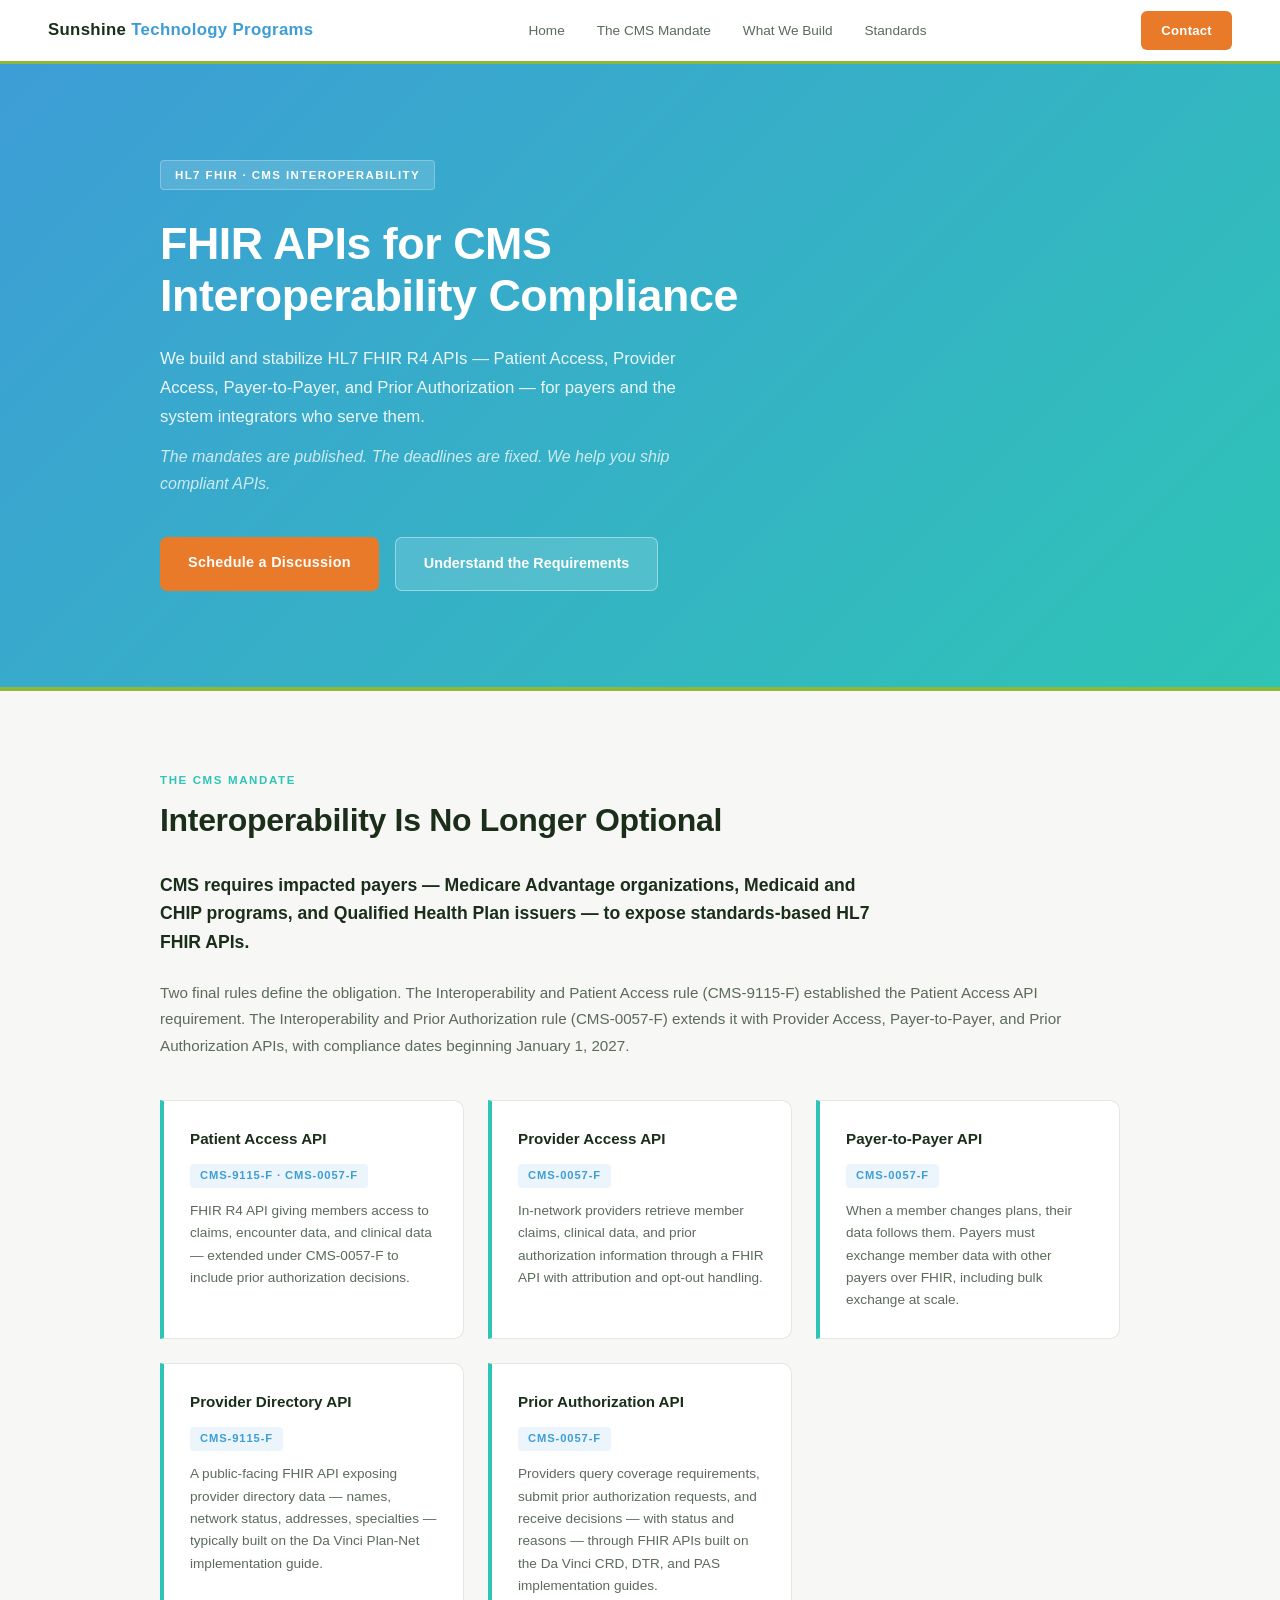
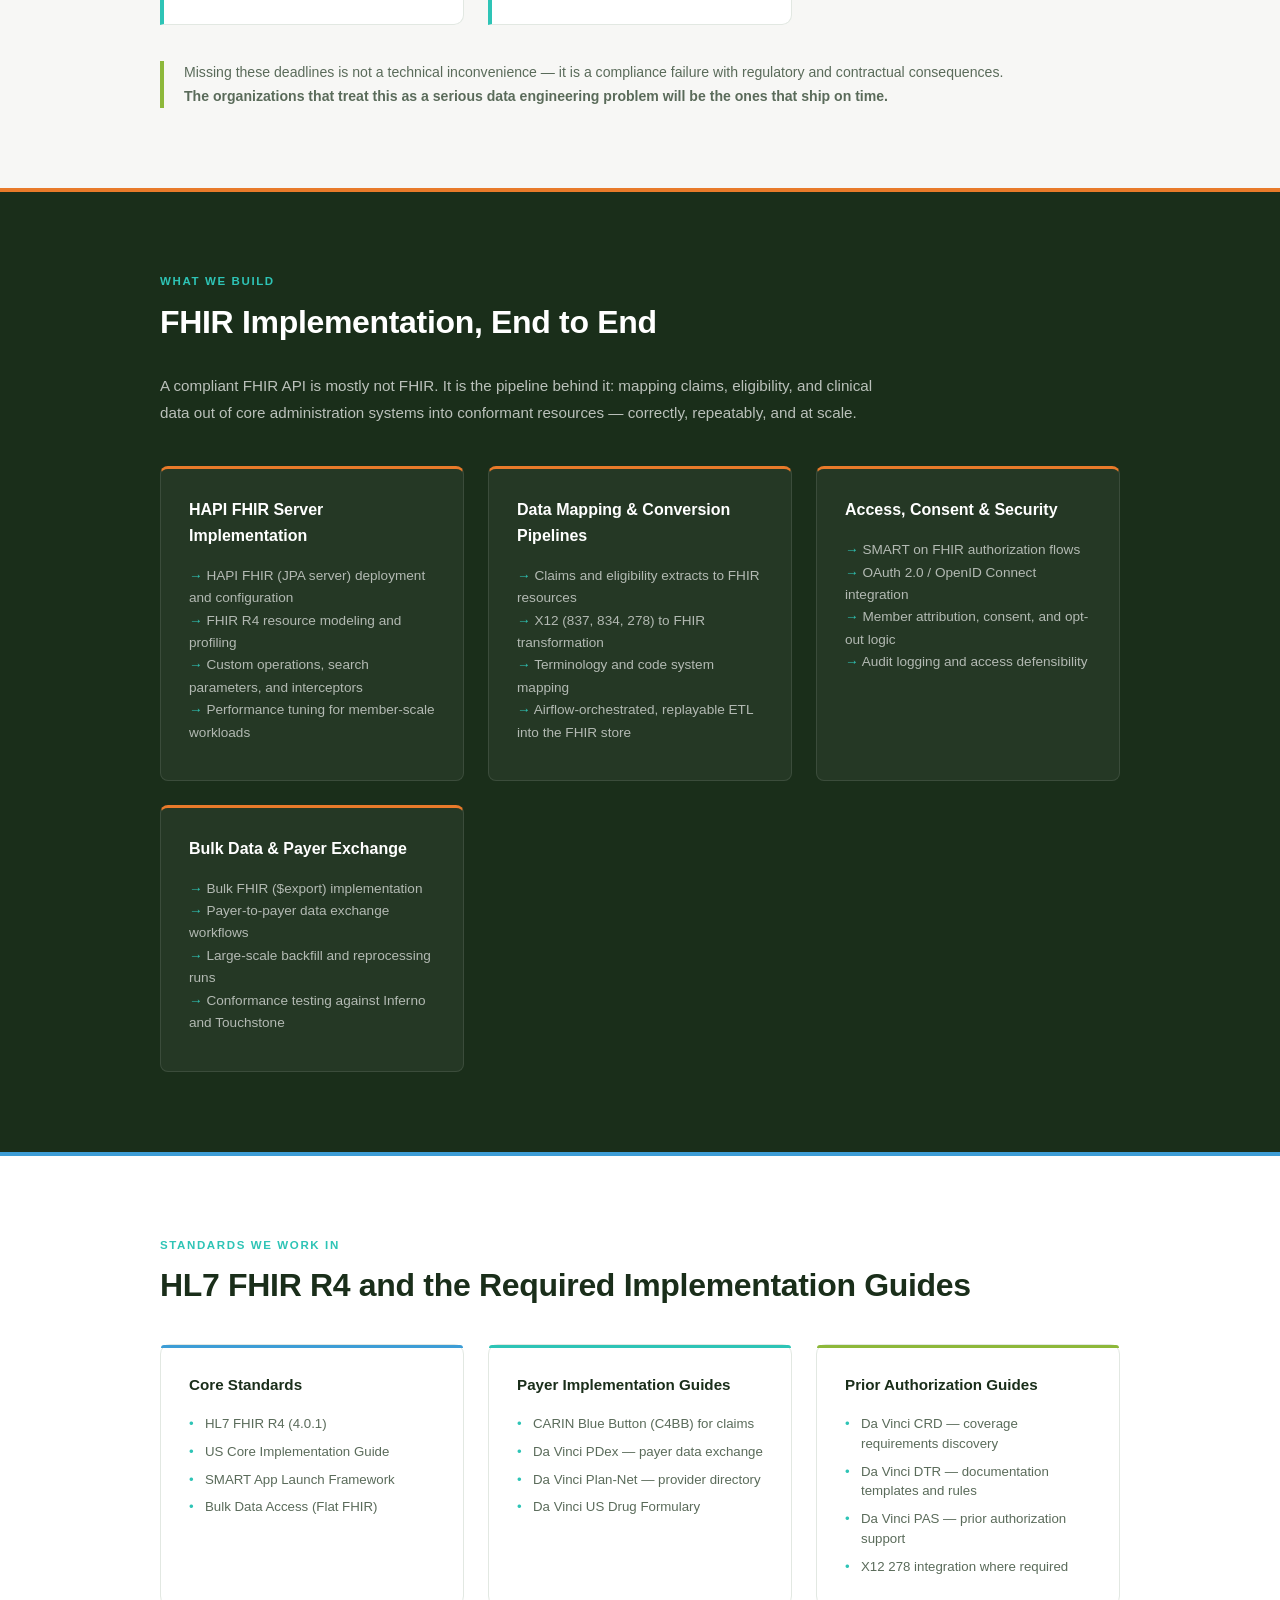
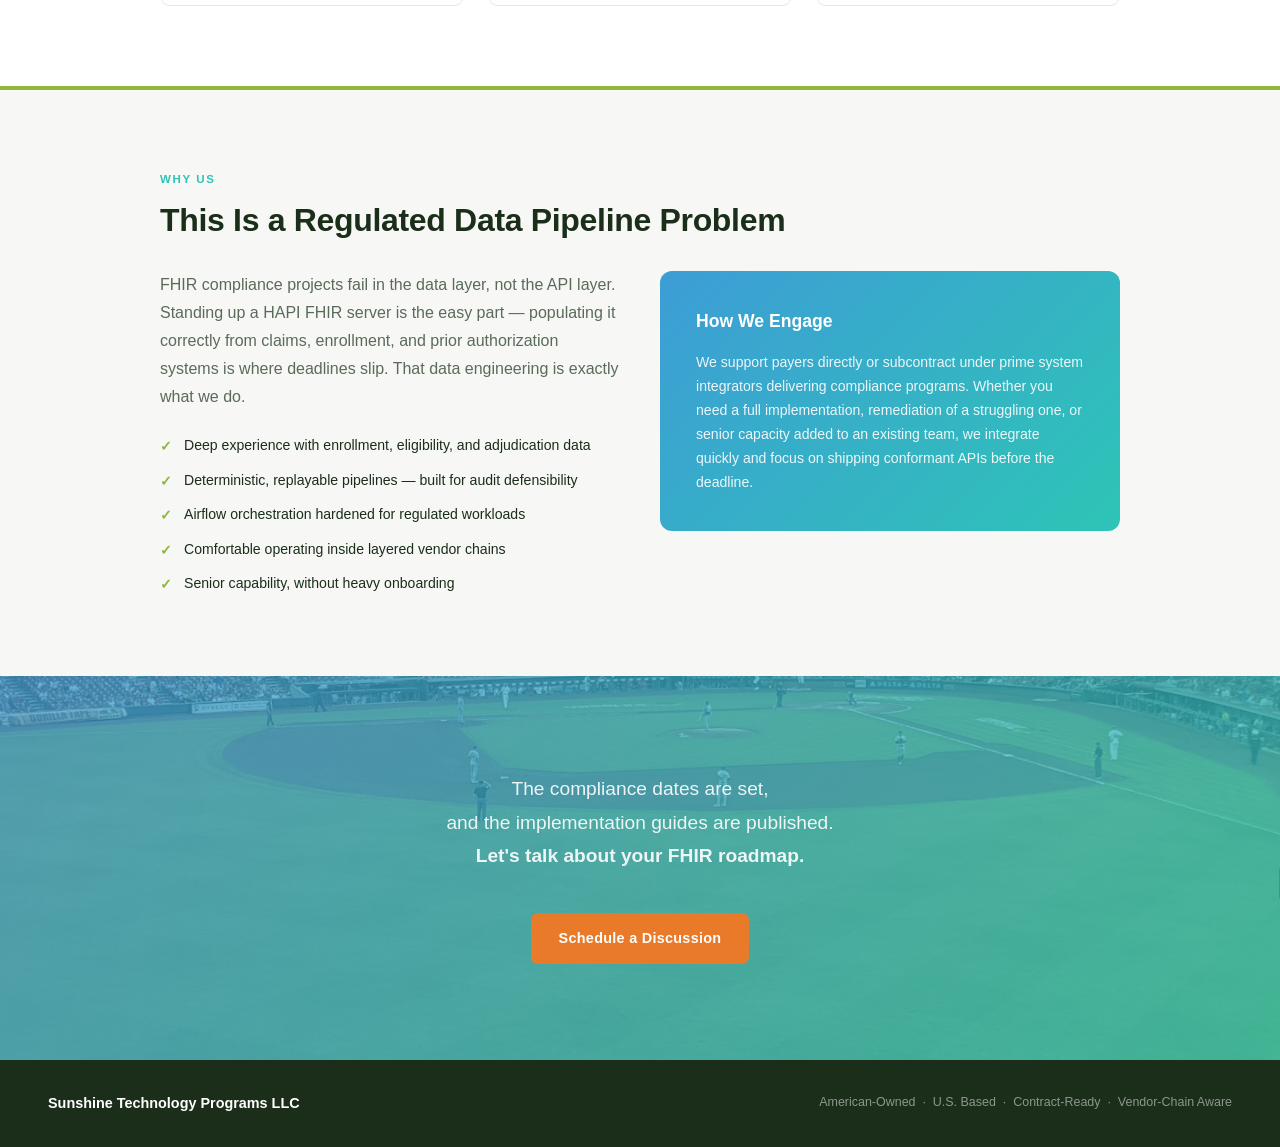
==== fhir/index.html @ 224cc59b "Add FHIR API page for CMS interoperability compliance Co-Authored-By: Claude Fable 5 <noreply@anthro" ====
<!DOCTYPE html>
<html lang="en">
<head>
  <meta charset="UTF-8">
  <meta name="viewport" content="width=device-width, initial-scale=1.0">
  <title>HL7 FHIR API Development for CMS Interoperability Compliance — Sunshine Technology Programs</title>
  <meta name="description" content="HL7 FHIR R4 API implementation for CMS interoperability compliance. HAPI FHIR server deployment, Patient Access API, Provider Access API, Payer-to-Payer exchange, and Prior Authorization APIs under CMS-9115-F and CMS-0057-F.">
  <meta name="keywords" content="HL7 FHIR API development, HAPI FHIR server implementation, CMS interoperability compliance, CMS-0057-F prior authorization API, Patient Access API, FHIR R4 consulting, US Core, CARIN Blue Button, Da Vinci implementation guides, SMART on FHIR, Bulk FHIR export">
  <link rel="canonical" href="https://sunshinetechnologyprograms.com/fhir/">

  <style>
    /* ─── Reset & Base ─────────────────────────────────────── */
    *, *::before, *::after { box-sizing: border-box; margin: 0; padding: 0; }

    :root {
      --blue:       #3D9DD6;
      --teal:       #2EC4B6;
      --green:      #8DB83A;
      --orange:     #E87A2A;
      --dark:       #1A2E1A;
      --off-white:  #F7F7F5;
      --border:     #e2e8e2;
      --text:       #1A2E1A;
      --text-muted: #5a6b5a;
    }

    html { scroll-behavior: smooth; }

    body {
      font-family: -apple-system, BlinkMacSystemFont, 'Segoe UI', 'Helvetica Neue', Arial, sans-serif;
      color: var(--text);
      background: #fff;
      line-height: 1.6;
      font-size: 16px;
    }

    a { color: inherit; text-decoration: none; }

    /* ─── Nav ──────────────────────────────────────────────── */
    nav {
      position: sticky;
      top: 0;
      z-index: 100;
      background: #fff;
      border-bottom: 3px solid var(--green);
      padding: 0 48px;
      display: flex;
      align-items: center;
      justify-content: space-between;
      height: 64px;
    }

    .nav-logo {
      font-size: 1.05rem;
      font-weight: 800;
      letter-spacing: 0.02em;
      color: var(--dark);
    }

    .nav-logo span { color: var(--blue); }

    .nav-links {
      display: flex;
      gap: 32px;
      list-style: none;
      font-size: 0.85rem;
      font-weight: 500;
      color: var(--text-muted);
    }

    .nav-links a:hover { color: var(--blue); }

    .nav-cta {
      background: var(--orange);
      color: #fff;
      padding: 9px 20px;
      border-radius: 6px;
      font-size: 0.82rem;
      font-weight: 600;
      letter-spacing: 0.02em;
      transition: background 0.15s;
    }

    .nav-cta:hover { background: #d06820; }

    /* ─── Hero ─────────────────────────────────────────────── */
    .hero {
      background: linear-gradient(135deg, var(--blue) 0%, var(--teal) 100%);
      color: #fff;
      padding: 96px 48px;
      position: relative;
      overflow: hidden;
      min-height: 440px;
      display: flex;
      align-items: center;
    }

    .hero-inner {
      max-width: 960px;
      margin: 0 auto;
      width: 100%;
      position: relative;
      z-index: 1;
    }

    .hero-eyebrow {
      display: inline-block;
      background: rgba(255,255,255,0.15);
      border: 1px solid rgba(255,255,255,0.25);
      color: #fff;
      font-size: 0.72rem;
      font-weight: 700;
      letter-spacing: 0.12em;
      text-transform: uppercase;
      padding: 5px 14px;
      border-radius: 4px;
      margin-bottom: 28px;
    }

    .hero h1 {
      font-size: clamp(2rem, 4vw, 2.8rem);
      font-weight: 800;
      line-height: 1.15;
      margin-bottom: 24px;
      letter-spacing: -0.01em;
      max-width: 640px;
    }

    .hero p {
      font-size: 1.05rem;
      line-height: 1.7;
      opacity: 0.9;
      max-width: 560px;
      margin-bottom: 12px;
    }

    .hero p.tagline {
      font-size: 1rem;
      font-style: italic;
      opacity: 0.75;
      margin-bottom: 40px;
    }

    .hero-actions {
      display: flex;
      gap: 16px;
      flex-wrap: wrap;
    }

    .btn-primary {
      background: var(--orange);
      color: #fff;
      padding: 14px 28px;
      border-radius: 7px;
      font-weight: 700;
      font-size: 0.9rem;
      letter-spacing: 0.02em;
      display: inline-block;
      transition: background 0.15s;
    }

    .btn-primary:hover { background: #d06820; }

    .btn-secondary {
      background: rgba(255,255,255,0.15);
      border: 1px solid rgba(255,255,255,0.4);
      color: #fff;
      padding: 14px 28px;
      border-radius: 7px;
      font-weight: 600;
      font-size: 0.9rem;
      display: inline-block;
      transition: background 0.15s;
    }

    .btn-secondary:hover { background: rgba(255,255,255,0.25); }

    /* ─── Section wrapper ──────────────────────────────────── */
    section {
      padding: 80px 48px;
    }

    .section-inner {
      max-width: 960px;
      margin: 0 auto;
    }

    .section-label {
      font-size: 0.72rem;
      font-weight: 700;
      letter-spacing: 0.14em;
      text-transform: uppercase;
      color: var(--teal);
      margin-bottom: 12px;
    }

    .section-header {
      font-size: clamp(1.4rem, 3vw, 2rem);
      font-weight: 800;
      line-height: 1.2;
      margin-bottom: 32px;
      letter-spacing: -0.01em;
    }

    .section-body {
      font-size: 0.95rem;
      color: var(--text-muted);
      line-height: 1.75;
    }

    /* ─── Mandate section ──────────────────────────────────── */
    .section-mandate {
      background: var(--off-white);
      border-top: 4px solid var(--green);
    }

    .mandate-intro {
      font-size: 1.1rem;
      font-weight: 600;
      color: var(--dark);
      margin-bottom: 24px;
      line-height: 1.6;
      max-width: 720px;
    }

    .mandate-grid {
      display: grid;
      grid-template-columns: repeat(auto-fit, minmax(280px, 1fr));
      gap: 24px;
      margin-top: 40px;
    }

    .mandate-card {
      background: #fff;
      border: 1px solid var(--border);
      border-left: 4px solid var(--teal);
      border-radius: 0 10px 10px 0;
      padding: 26px;
    }

    .mandate-card h3 {
      font-size: 0.95rem;
      font-weight: 700;
      color: var(--dark);
      margin-bottom: 10px;
    }

    .mandate-card .rule {
      display: inline-block;
      font-size: 0.7rem;
      font-weight: 700;
      letter-spacing: 0.08em;
      text-transform: uppercase;
      color: var(--blue);
      background: rgba(61,157,214,0.1);
      padding: 3px 10px;
      border-radius: 4px;
      margin-bottom: 12px;
    }

    .mandate-card p {
      font-size: 0.85rem;
      color: var(--text-muted);
      line-height: 1.65;
    }

    .mandate-footer {
      margin-top: 36px;
      font-size: 0.88rem;
      color: var(--text-muted);
      border-left: 4px solid var(--green);
      padding-left: 20px;
      line-height: 1.7;
    }

    /* ─── Build section (dark) ─────────────────────────────── */
    .section-build {
      background: var(--dark);
      color: #fff;
      border-top: 4px solid var(--orange);
    }

    .section-build .section-label { color: var(--teal); }
    .section-build .section-header { color: #fff; }
    .section-build .section-body { color: rgba(255,255,255,0.7); max-width: 720px; }

    .build-grid {
      display: grid;
      grid-template-columns: repeat(auto-fit, minmax(280px, 1fr));
      gap: 24px;
      margin-top: 40px;
    }

    .build-card {
      background: rgba(255,255,255,0.05);
      border: 1px solid rgba(255,255,255,0.1);
      border-top: 3px solid var(--orange);
      border-radius: 8px;
      padding: 28px;
    }

    .build-card h3 {
      font-size: 1rem;
      font-weight: 700;
      color: #fff;
      margin-bottom: 16px;
    }

    .build-card ul {
      list-style: none;
      margin: 8px 0;
    }

    .build-card li {
      font-size: 0.85rem;
      color: rgba(255,255,255,0.65);
      line-height: 1.65;
    }

    .build-card ul li::before {
      content: '→ ';
      color: var(--teal);
    }

    /* ─── Standards section ────────────────────────────────── */
    .section-standards {
      border-top: 4px solid var(--blue);
    }

    .standards-grid {
      display: grid;
      grid-template-columns: repeat(auto-fit, minmax(280px, 1fr));
      gap: 24px;
      margin-top: 40px;
    }

    .standard-card {
      border: 1px solid var(--border);
      border-radius: 10px;
      padding: 28px;
      position: relative;
    }

    .standard-card::before {
      content: '';
      position: absolute;
      top: 0; left: 0; right: 0;
      height: 3px;
      border-radius: 10px 10px 0 0;
    }

    .standard-card:nth-child(1)::before { background: var(--blue); }
    .standard-card:nth-child(2)::before { background: var(--teal); }
    .standard-card:nth-child(3)::before { background: var(--green); }

    .standard-card h3 {
      font-size: 0.95rem;
      font-weight: 700;
      margin-bottom: 16px;
      color: var(--dark);
    }

    .standard-card ul {
      list-style: none;
      display: flex;
      flex-direction: column;
      gap: 8px;
    }

    .standard-card ul li {
      font-size: 0.83rem;
      color: var(--text-muted);
      padding-left: 16px;
      position: relative;
      line-height: 1.5;
    }

    .standard-card ul li::before {
      content: '•';
      position: absolute;
      left: 0;
      color: var(--teal);
    }

    /* ─── Why Us ───────────────────────────────────────────── */
    .section-why {
      background: var(--off-white);
      border-top: 4px solid var(--green);
    }

    .why-grid {
      display: grid;
      grid-template-columns: 1fr 1fr;
      gap: 40px;
      align-items: start;
      margin-top: 16px;
    }

    .why-intro {
      font-size: 1rem;
      color: var(--text-muted);
      line-height: 1.75;
      margin-bottom: 24px;
    }

    .why-list {
      list-style: none;
      display: flex;
      flex-direction: column;
      gap: 12px;
    }

    .why-list li {
      display: flex;
      align-items: flex-start;
      gap: 12px;
      font-size: 0.88rem;
      color: var(--text);
      line-height: 1.5;
    }

    .why-list li::before {
      content: '✓';
      color: var(--green);
      font-weight: 800;
      font-size: 0.9rem;
      flex-shrink: 0;
      margin-top: 1px;
    }

    .why-callout {
      background: linear-gradient(135deg, var(--blue), var(--teal));
      color: #fff;
      border-radius: 12px;
      padding: 36px;
    }

    .why-callout h3 {
      font-size: 1.1rem;
      font-weight: 700;
      margin-bottom: 16px;
    }

    .why-callout p {
      font-size: 0.88rem;
      line-height: 1.7;
      opacity: 0.9;
    }

    /* ─── Final CTA ────────────────────────────────────────── */
    .section-cta {
      background:
        linear-gradient(135deg, rgba(61,157,214,0.72) 0%, rgba(46,196,182,0.72) 100%),
        url('../img/baseball.png') top / cover;
      color: #fff;
      text-align: center;
      padding: 96px 48px;
    }

    .section-cta p {
      font-size: 1.2rem;
      line-height: 1.75;
      opacity: 0.9;
      max-width: 560px;
      margin: 0 auto 40px;
    }

    .section-cta p em {
      font-style: normal;
      font-weight: 700;
      color: #fff;
    }

    /* ─── Footer ───────────────────────────────────────────── */
    footer {
      background: var(--dark);
      color: rgba(255,255,255,0.5);
      padding: 32px 48px;
      display: flex;
      justify-content: space-between;
      align-items: center;
      font-size: 0.78rem;
    }

    .footer-logo {
      font-weight: 700;
      color: #fff;
      font-size: 0.9rem;
    }

    /* ─── Responsive ───────────────────────────────────────── */
    @media (max-width: 700px) {
      .why-grid { grid-template-columns: 1fr; }
    }

    @media (max-width: 768px) {
      nav { padding: 0 24px; }
      .nav-links { display: none; }
      section { padding: 60px 24px; }
      .hero { padding: 64px 24px; min-height: auto; }
      footer { padding: 24px; flex-direction: column; gap: 8px; text-align: center; }
    }
  </style>
</head>
<body>

<!-- ─── Nav ──────────────────────────────────────────────────── -->
<nav>
  <a href="/" class="nav-logo">Sunshine <span>Technology Programs</span></a>
  <ul class="nav-links">
    <li><a href="/">Home</a></li>
    <li><a href="#mandate">The CMS Mandate</a></li>
    <li><a href="#build">What We Build</a></li>
    <li><a href="#standards">Standards</a></li>
  </ul>
  <a href="https://calendly.com/sunshinetechnologyprograms/30min" target="_blank" rel="noopener" class="nav-cta">Contact</a>
</nav>

<!-- ─── Hero ─────────────────────────────────────────────────── -->
<section class="hero">
  <div class="hero-inner">
    <div class="hero-eyebrow">HL7 FHIR &middot; CMS Interoperability</div>
    <h1>FHIR APIs for CMS Interoperability Compliance</h1>
    <p>We build and stabilize HL7 FHIR R4 APIs — Patient Access, Provider Access, Payer-to-Payer, and Prior Authorization — for payers and the system integrators who serve them.</p>
    <p class="tagline">The mandates are published. The deadlines are fixed. We help you ship compliant APIs.</p>
    <div class="hero-actions">
      <a href="https://calendly.com/sunshinetechnologyprograms/30min" target="_blank" rel="noopener" class="btn-primary">Schedule a Discussion</a>
      <a href="#mandate" class="btn-secondary">Understand the Requirements</a>
    </div>
  </div>
</section>

<!-- ─── The Mandate ──────────────────────────────────────────── -->
<section class="section-mandate" id="mandate">
  <div class="section-inner">
    <div class="section-label">The CMS Mandate</div>
    <h2 class="section-header">Interoperability Is No Longer Optional</h2>
    <p class="mandate-intro">CMS requires impacted payers — Medicare Advantage organizations, Medicaid and CHIP programs, and Qualified Health Plan issuers — to expose standards-based HL7 FHIR APIs.</p>
    <p class="section-body">Two final rules define the obligation. The Interoperability and Patient Access rule (CMS-9115-F) established the Patient Access API requirement. The Interoperability and Prior Authorization rule (CMS-0057-F) extends it with Provider Access, Payer-to-Payer, and Prior Authorization APIs, with compliance dates beginning January&nbsp;1,&nbsp;2027.</p>
    <div class="mandate-grid">

      <div class="mandate-card">
        <h3>Patient Access API</h3>
        <div class="rule">CMS-9115-F &middot; CMS-0057-F</div>
        <p>FHIR R4 API giving members access to claims, encounter data, and clinical data — extended under CMS-0057-F to include prior authorization decisions.</p>
      </div>

      <div class="mandate-card">
        <h3>Provider Access API</h3>
        <div class="rule">CMS-0057-F</div>
        <p>In-network providers retrieve member claims, clinical data, and prior authorization information through a FHIR API with attribution and opt-out handling.</p>
      </div>

      <div class="mandate-card">
        <h3>Payer-to-Payer API</h3>
        <div class="rule">CMS-0057-F</div>
        <p>When a member changes plans, their data follows them. Payers must exchange member data with other payers over FHIR, including bulk exchange at scale.</p>
      </div>

      <div class="mandate-card">
        <h3>Provider Directory API</h3>
        <div class="rule">CMS-9115-F</div>
        <p>A public-facing FHIR API exposing provider directory data — names, network status, addresses, specialties — typically built on the Da&nbsp;Vinci Plan-Net implementation guide.</p>
      </div>

      <div class="mandate-card">
        <h3>Prior Authorization API</h3>
        <div class="rule">CMS-0057-F</div>
        <p>Providers query coverage requirements, submit prior authorization requests, and receive decisions — with status and reasons — through FHIR APIs built on the Da&nbsp;Vinci CRD, DTR, and PAS implementation guides.</p>
      </div>

    </div>
    <p class="mandate-footer">
      Missing these deadlines is not a technical inconvenience — it is a compliance failure with regulatory and contractual consequences.<br><strong>The organizations that treat this as a serious data engineering problem will be the ones that ship on time.</strong>
    </p>
  </div>
</section>

<!-- ─── What We Build ────────────────────────────────────────── -->
<section class="section-build" id="build">
  <div class="section-inner">
    <div class="section-label">What We Build</div>
    <h2 class="section-header">FHIR Implementation, End to End</h2>
    <p class="section-body">A compliant FHIR API is mostly not FHIR. It is the pipeline behind it: mapping claims, eligibility, and clinical data out of core administration systems into conformant resources — correctly, repeatably, and at scale.</p>
    <div class="build-grid">

      <div class="build-card">
        <h3>HAPI FHIR Server Implementation</h3>
        <ul>
          <li>HAPI FHIR (JPA server) deployment and configuration</li>
          <li>FHIR R4 resource modeling and profiling</li>
          <li>Custom operations, search parameters, and interceptors</li>
          <li>Performance tuning for member-scale workloads</li>
        </ul>
      </div>

      <div class="build-card">
        <h3>Data Mapping &amp; Conversion Pipelines</h3>
        <ul>
          <li>Claims and eligibility extracts to FHIR resources</li>
          <li>X12 (837, 834, 278) to FHIR transformation</li>
          <li>Terminology and code system mapping</li>
          <li>Airflow-orchestrated, replayable ETL into the FHIR store</li>
        </ul>
      </div>

      <div class="build-card">
        <h3>Access, Consent &amp; Security</h3>
        <ul>
          <li>SMART on FHIR authorization flows</li>
          <li>OAuth 2.0 / OpenID Connect integration</li>
          <li>Member attribution, consent, and opt-out logic</li>
          <li>Audit logging and access defensibility</li>
        </ul>
      </div>

      <div class="build-card">
        <h3>Bulk Data &amp; Payer Exchange</h3>
        <ul>
          <li>Bulk FHIR ($export) implementation</li>
          <li>Payer-to-payer data exchange workflows</li>
          <li>Large-scale backfill and reprocessing runs</li>
          <li>Conformance testing against Inferno and Touchstone</li>
        </ul>
      </div>

    </div>
  </div>
</section>

<!-- ─── Standards ────────────────────────────────────────────── -->
<section class="section-standards" id="standards">
  <div class="section-inner">
    <div class="section-label">Standards We Work In</div>
    <h2 class="section-header">HL7 FHIR R4 and the Required Implementation Guides</h2>
    <div class="standards-grid">

      <div class="standard-card">
        <h3>Core Standards</h3>
        <ul>
          <li>HL7 FHIR R4 (4.0.1)</li>
          <li>US Core Implementation Guide</li>
          <li>SMART App Launch Framework</li>
          <li>Bulk Data Access (Flat FHIR)</li>
        </ul>
      </div>

      <div class="standard-card">
        <h3>Payer Implementation Guides</h3>
        <ul>
          <li>CARIN Blue Button (C4BB) for claims</li>
          <li>Da Vinci PDex — payer data exchange</li>
          <li>Da Vinci Plan-Net — provider directory</li>
          <li>Da Vinci US Drug Formulary</li>
        </ul>
      </div>

      <div class="standard-card">
        <h3>Prior Authorization Guides</h3>
        <ul>
          <li>Da Vinci CRD — coverage requirements discovery</li>
          <li>Da Vinci DTR — documentation templates and rules</li>
          <li>Da Vinci PAS — prior authorization support</li>
          <li>X12 278 integration where required</li>
        </ul>
      </div>

    </div>
  </div>
</section>

<!-- ─── Why Us ────────────────────────────────────────────────── -->
<section class="section-why" id="why">
  <div class="section-inner">
    <div class="section-label">Why Us</div>
    <h2 class="section-header">This Is a Regulated Data Pipeline Problem</h2>
    <div class="why-grid">
      <div>
        <p class="why-intro">FHIR compliance projects fail in the data layer, not the API layer. Standing up a HAPI FHIR server is the easy part — populating it correctly from claims, enrollment, and prior authorization systems is where deadlines slip. That data engineering is exactly what we do.</p>
        <ul class="why-list">
          <li>Deep experience with enrollment, eligibility, and adjudication data</li>
          <li>Deterministic, replayable pipelines — built for audit defensibility</li>
          <li>Airflow orchestration hardened for regulated workloads</li>
          <li>Comfortable operating inside layered vendor chains</li>
          <li>Senior capability, without heavy onboarding</li>
        </ul>
      </div>
      <div class="why-callout">
        <h3>How We Engage</h3>
        <p>We support payers directly or subcontract under prime system integrators delivering compliance programs. Whether you need a full implementation, remediation of a struggling one, or senior capacity added to an existing team, we integrate quickly and focus on shipping conformant APIs before the deadline.</p>
      </div>
    </div>
  </div>
</section>

<!-- ─── Final CTA ─────────────────────────────────────────────── -->
<section class="section-cta" id="cta">
  <p>
    The compliance dates are set,<br>
    and the implementation guides are published.<br>
    <em>Let's talk about your FHIR roadmap.</em>
  </p>
  <a href="https://calendly.com/sunshinetechnologyprograms/30min" target="_blank" rel="noopener" class="btn-primary">Schedule a Discussion</a>
</section>

<!-- ─── Footer ────────────────────────────────────────────────── -->
<footer>
  <div class="footer-logo">Sunshine Technology Programs LLC</div>
  <div>American-Owned &nbsp;·&nbsp; U.S. Based &nbsp;·&nbsp; Contract-Ready &nbsp;·&nbsp; Vendor-Chain Aware</div>
</footer>

</body>
</html>
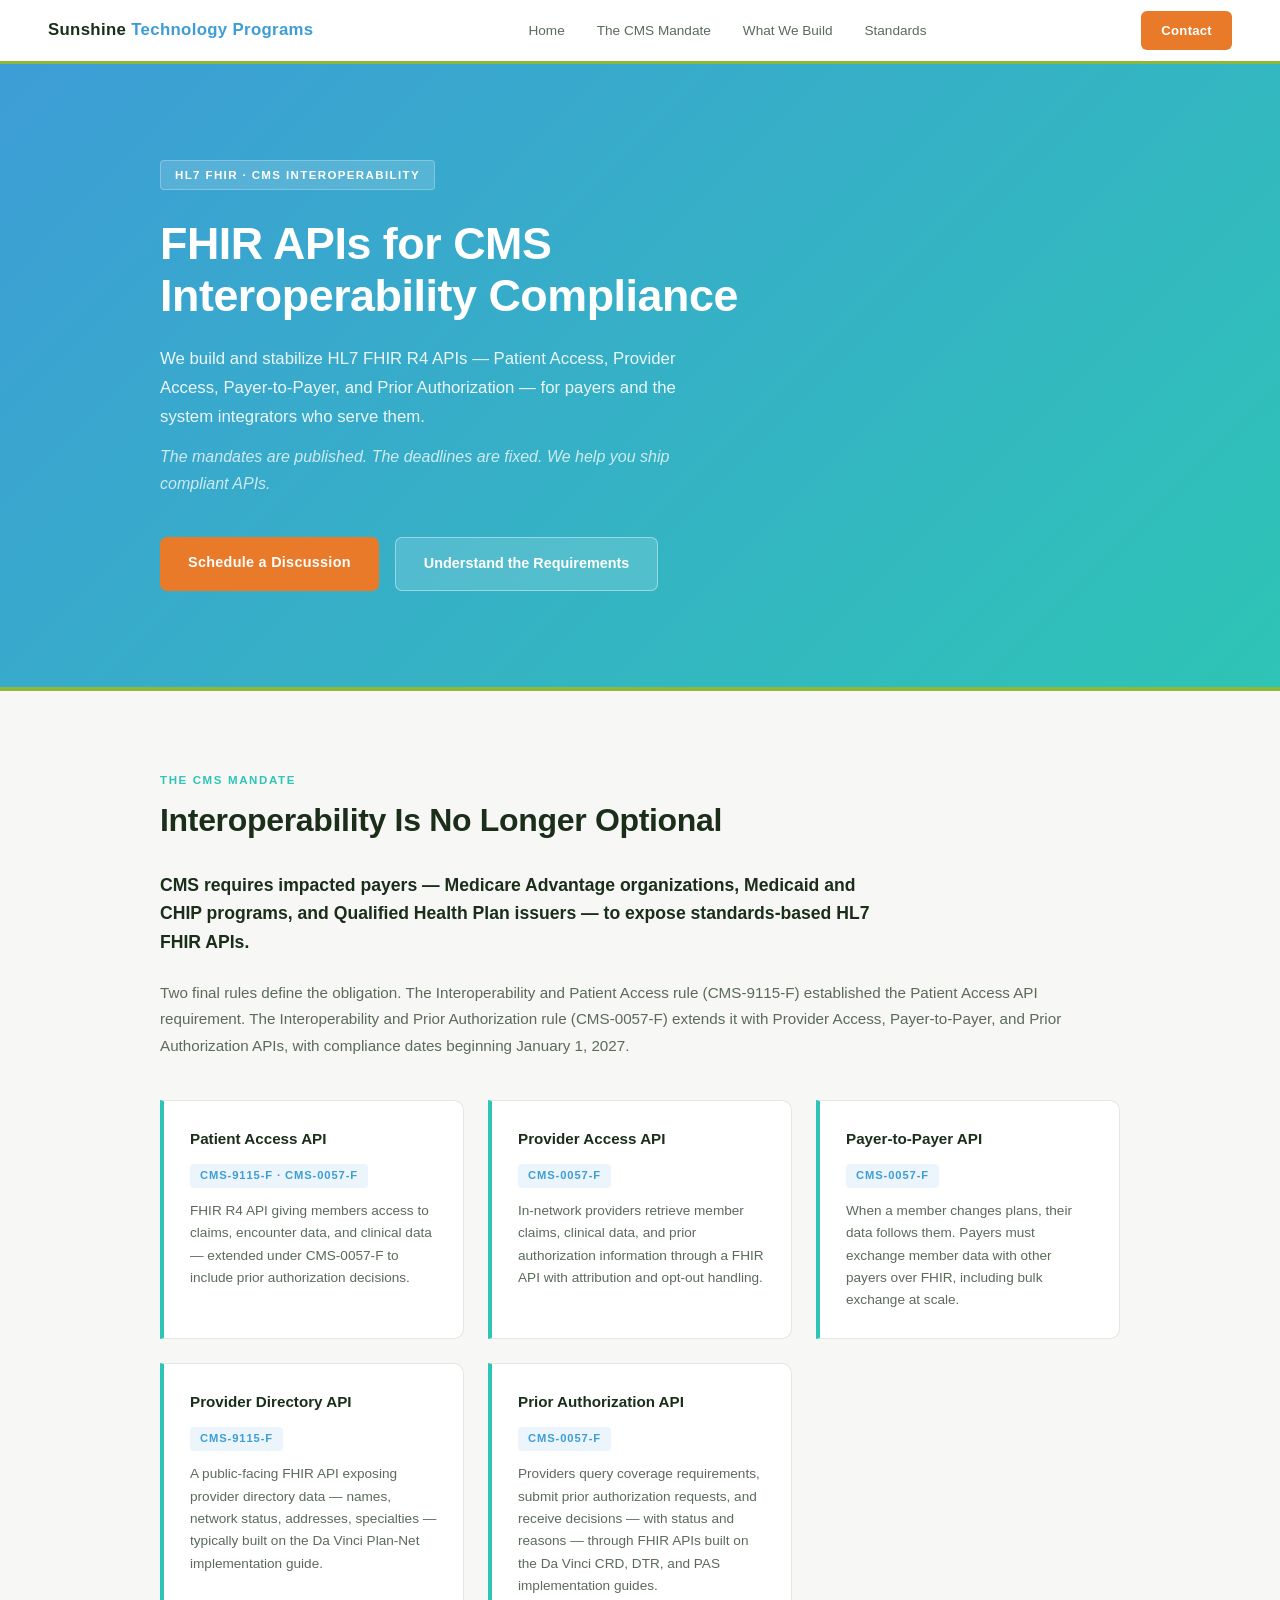
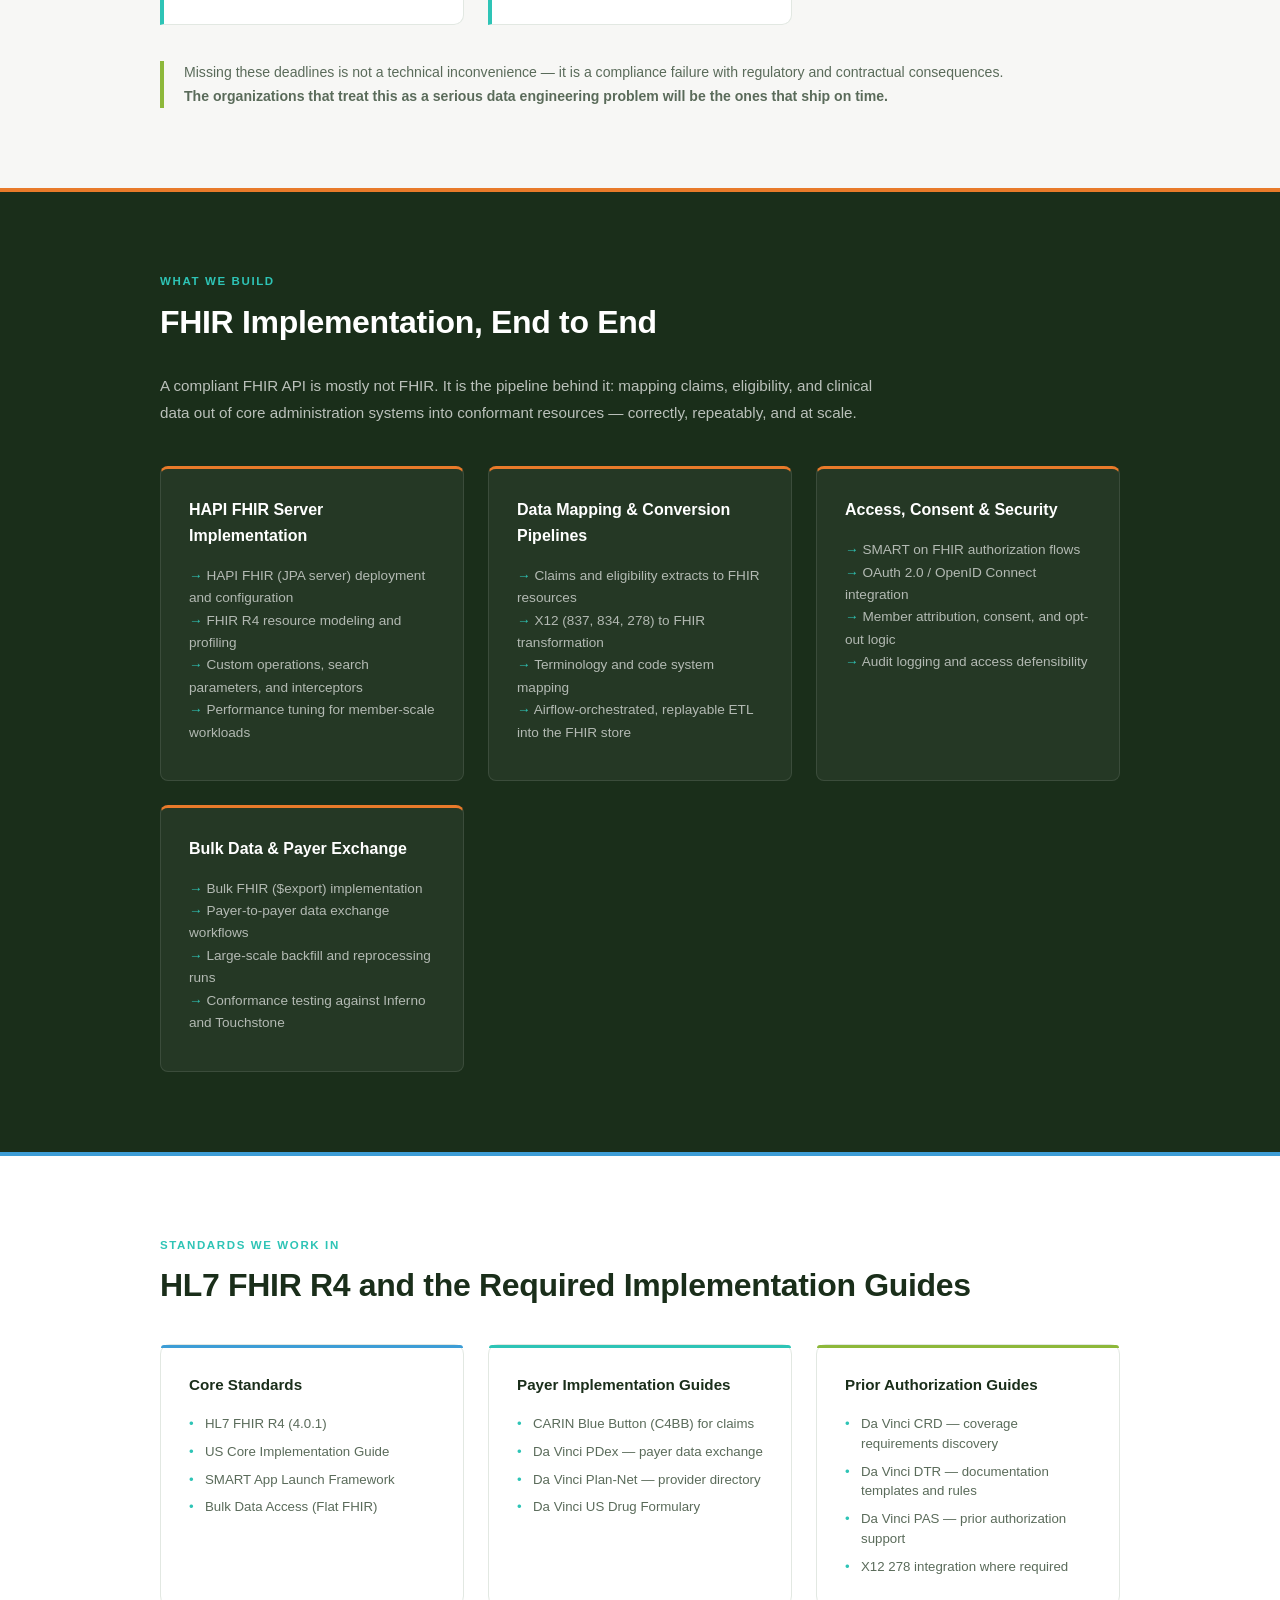
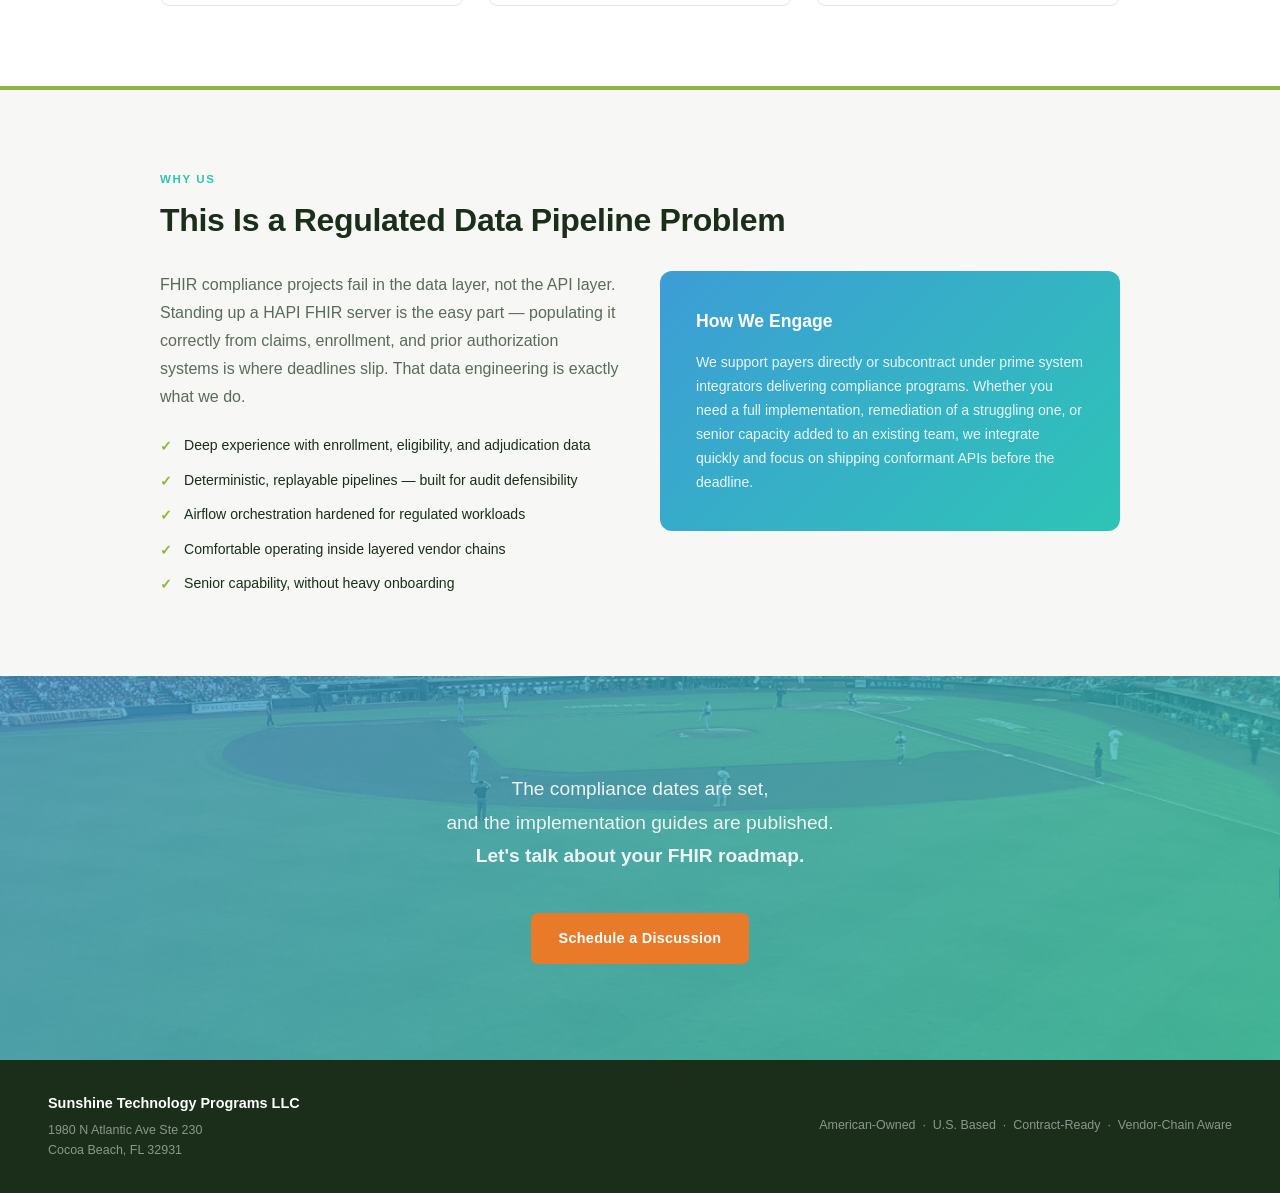
==== commit d2e58d95: "Add business address to site footers Co-Authored-By: Claude Fable 5 <noreply@anthropic.com> Claude-S" ====
--- a/fhir/index.html
+++ b/fhir/index.html
@@ -486,6 +486,11 @@
       font-weight: 700;
       color: #fff;
       font-size: 0.9rem;
+    }
+
+    .footer-address {
+      font-style: normal;
+      margin-top: 6px;
     }
 
     /* ─── Responsive ───────────────────────────────────────── */
@@ -705,7 +710,10 @@
 
 <!-- ─── Footer ────────────────────────────────────────────────── -->
 <footer>
-  <div class="footer-logo">Sunshine Technology Programs LLC</div>
+  <div>
+    <div class="footer-logo">Sunshine Technology Programs LLC</div>
+    <address class="footer-address">1980 N Atlantic Ave Ste 230<br>Cocoa Beach, FL 32931</address>
+  </div>
   <div>American-Owned &nbsp;·&nbsp; U.S. Based &nbsp;·&nbsp; Contract-Ready &nbsp;·&nbsp; Vendor-Chain Aware</div>
 </footer>
 
